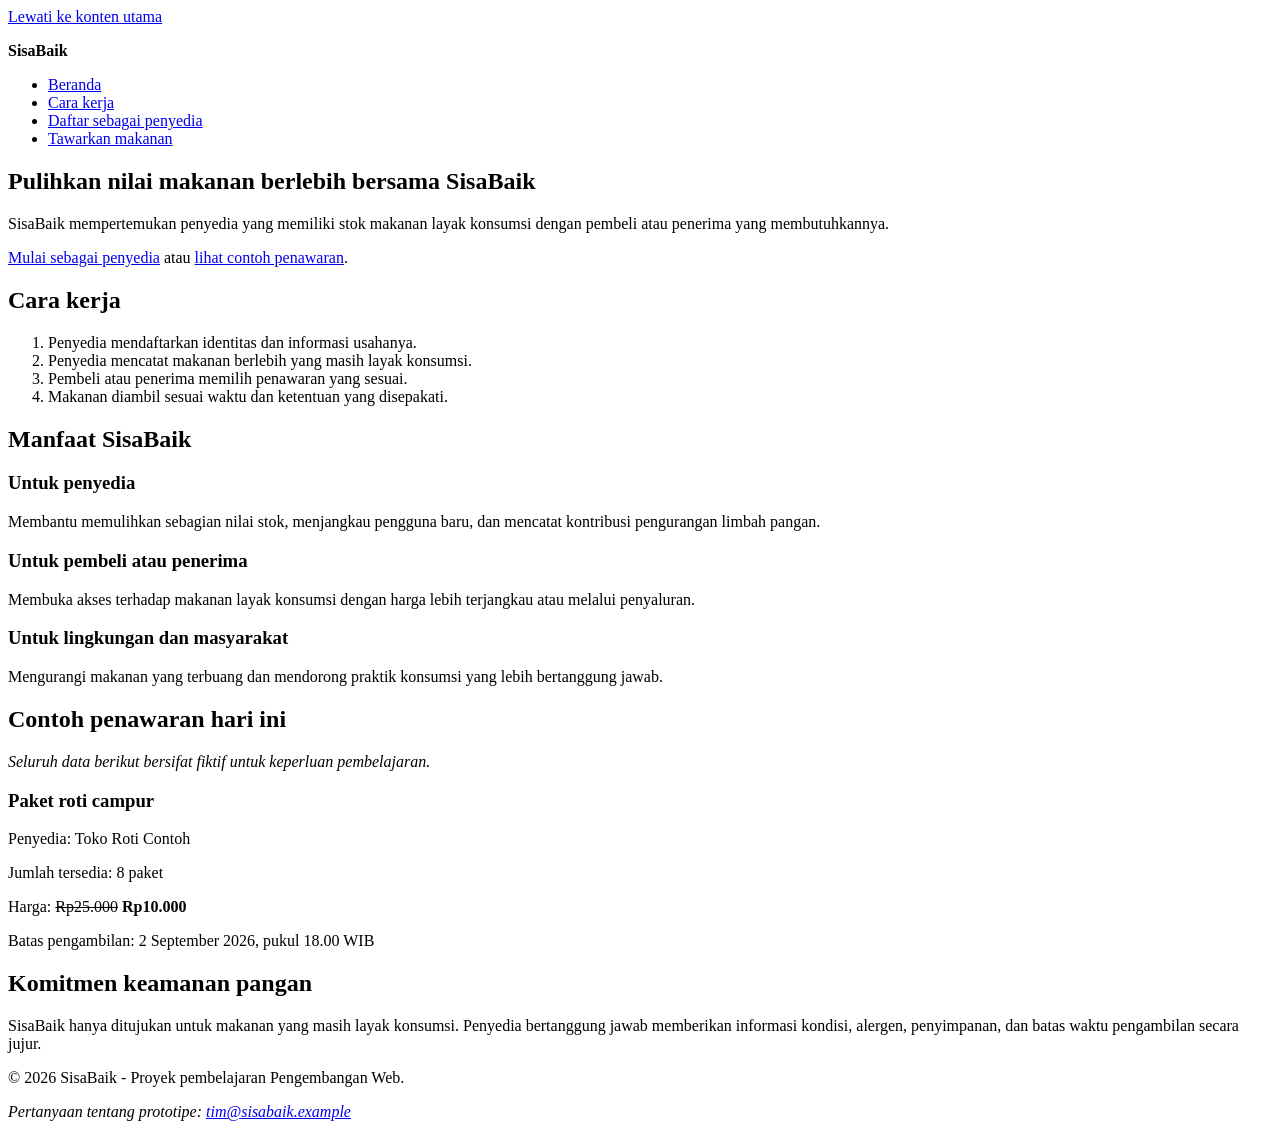
==== index.html @ 7c50bcb6 "feat: add semantic SisaBaik Information page" ====
<!doctype html>
<html lang="id">
    <head>
        <meta charset="utf-8">
        <meta name="viewport" content="width=device-width, initial-scale=1">
        <meta
        name="description"
        content="SisaBaik membantu penyedia menawarkan makanan berlebih agar tetap bernilai, terjangkau, dan tidak terbuang."
        >
        <title>Beranda | SisaBaik</title>
    </head>
    <body>
        <a href="#konten-utama"> Lewati ke konten utama</a>

        <header>
            <p><strong>SisaBaik</strong></p>
            <nav aria-label="Navigasi Utama">
                <ul>
                    <li><a href="index.html" aria-current="page">Beranda</a></li>
                    <li><a href="#cara-kerja">Cara kerja</a></li>
                    <li><a href="daftar-penyedia.html">Daftar sebagai penyedia</a></li>
                    <li><a href="tawarkan-makanan.html">Tawarkan makanan</a></li>
                </ul>
            </nav>
        </header>

        <main id="konten-utama" tabindex="-1">
            <section aria-labelledby="judul-utama">
                <h1 id="judul-utama">Pulihkan nilai makanan berlebih bersama SisaBaik</h1>
                <p>
                    SisaBaik mempertemukan penyedia yang memiliki stok makanan layak konsumsi dengan pembeli atau penerima yang membutuhkannya.
                </p>
                <p>
                    <a href="daftar-penyedia.html">Mulai sebagai penyedia</a>
                    atau
                    <a href="#penawaran-contoh">lihat contoh penawaran</a>.
                </p>
            </section>

            <section id="cara-kerja" aria-labelledby="judul-cara-kerja">
                <h2 id="judul-cara-kerja">Cara kerja</h2>
                <ol>
                    <li>Penyedia mendaftarkan identitas dan informasi usahanya.</li>
                    <li>Penyedia mencatat makanan berlebih yang masih layak konsumsi.</li>
                    <li>Pembeli atau penerima memilih penawaran yang sesuai.</li>
                    <li>Makanan diambil sesuai waktu dan ketentuan yang disepakati.</li>
                </ol>
            </section>

            <section aria-labelledby="judul-manfaat">
                <h2 id="judul-manfaat">Manfaat SisaBaik</h2>

                <article>
                    <h3>Untuk penyedia</h3>
                    <p>
                        Membantu memulihkan sebagian nilai stok, menjangkau pengguna baru, dan mencatat kontribusi pengurangan limbah pangan.
                    </p>
                </article>

                <article>
                    <h3>Untuk pembeli atau penerima</h3>
                    <p>
                        Membuka akses terhadap makanan layak konsumsi dengan harga lebih terjangkau atau melalui penyaluran.
                    </p>
                </article>

                <article>
                    <h3>Untuk lingkungan dan masyarakat</h3>
                    <p>
                        Mengurangi makanan yang terbuang dan mendorong praktik konsumsi yang lebih bertanggung jawab. 
                    </p>
                </article>
            </section>

            <section id="penawaran-contoh" aria-labelledby="judul-penawaran">
                <h2 id="judul-penawaran">Contoh penawaran hari ini</h2>
                <p><em>Seluruh data berikut bersifat fiktif untuk keperluan pembelajaran.</em></p>

                <article>
                    <h3>Paket roti campur</h3>
                    <p>Penyedia: Toko Roti Contoh</p>
                    <p>Jumlah tersedia: <data value="8">8 paket</data></p>
                    <p>Harga: <del>Rp25.000</del> <strong>Rp10.000</strong></p>
                    <p>
                        Batas pengambilan:
                        <time datetime="2026-09-02T18:00:00+07:00">
                            2 September 2026, pukul 18.00 WIB
                        </time>
                    </p>
                </article>
            </section>

            <section aria-labelledby="judul-keamanan">
                <h2 id="judul-keamanan">Komitmen keamanan pangan</h2>
                <p>
                    SisaBaik hanya ditujukan untuk makanan yang masih layak konsumsi. Penyedia bertanggung jawab memberikan informasi kondisi, alergen, penyimpanan, dan batas waktu pengambilan secara jujur.
                </p>
            </section>
        </main>

        <footer>
            <p>&copy; 2026 SisaBaik - Proyek pembelajaran Pengembangan Web.</p>
            <address>
                Pertanyaan tentang prototipe:
                <a href="mailto:tim@sisabaik.example">tim@sisabaik.example</a>
            </address>
        </footer>
    </body>
</html>
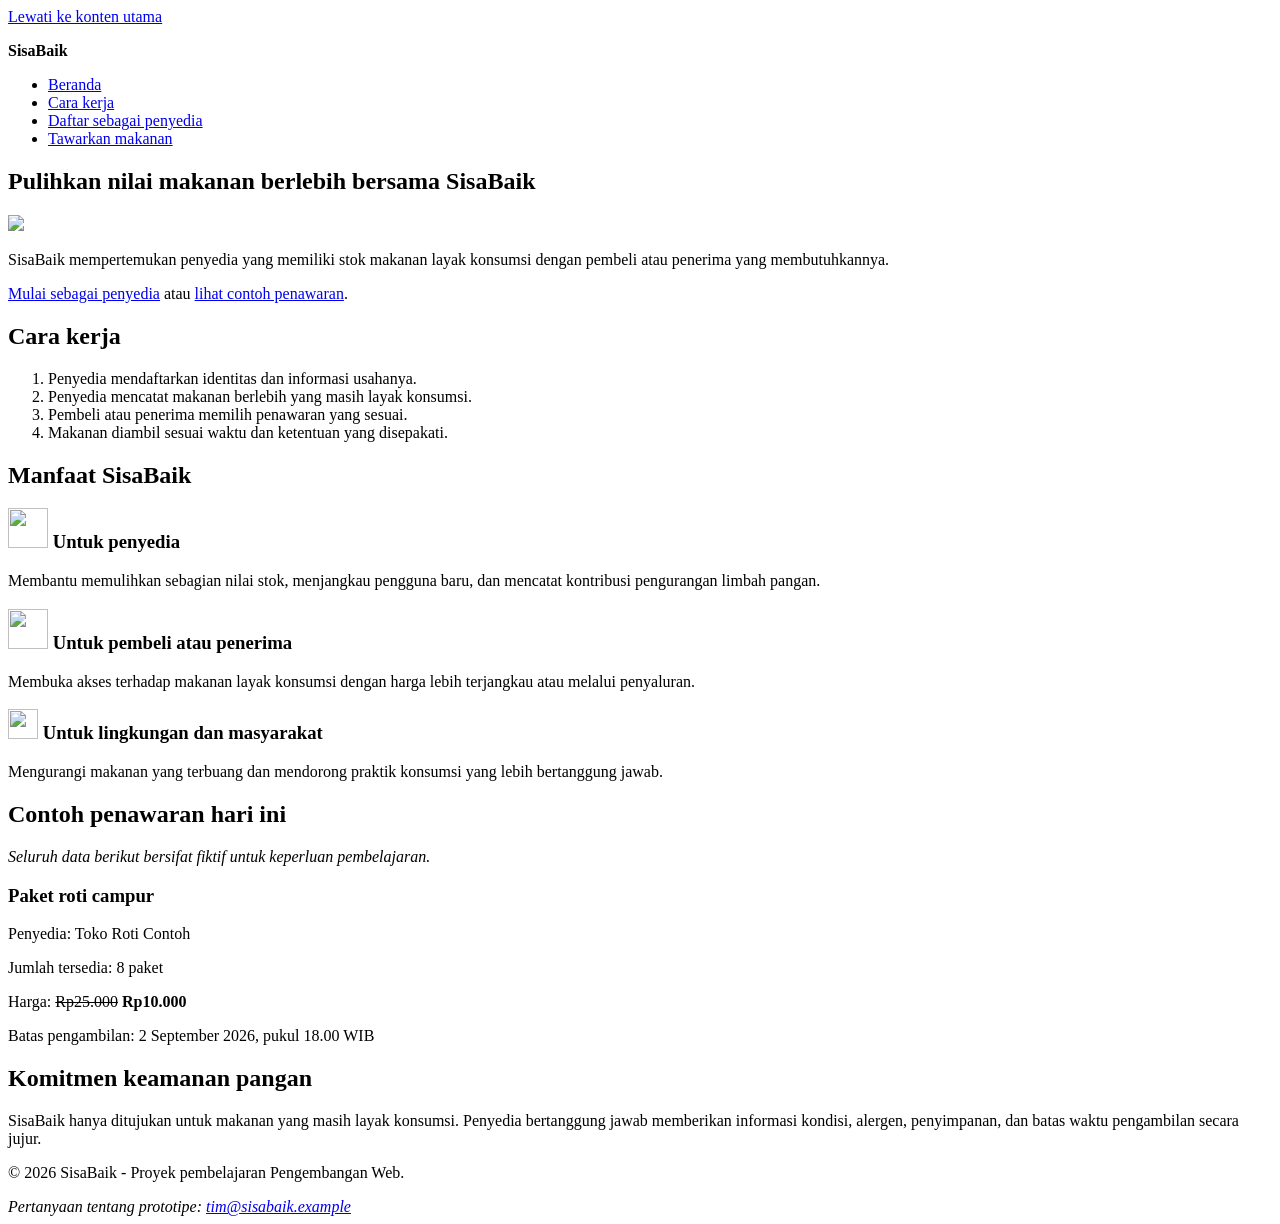
==== commit 8fbab569: "feat: add semantic SisaBaik Information page" ====
--- a/index.html
+++ b/index.html
@@ -27,6 +27,7 @@
         <main id="konten-utama" tabindex="-1">
             <section aria-labelledby="judul-utama">
                 <h1 id="judul-utama">Pulihkan nilai makanan berlebih bersama SisaBaik</h1>
+                <img class="fit-picture" src="/images/Gambar-sisabaik.jpeg">
                 <p>
                     SisaBaik mempertemukan penyedia yang memiliki stok makanan layak konsumsi dengan pembeli atau penerima yang membutuhkannya.
                 </p>
@@ -51,21 +52,21 @@
                 <h2 id="judul-manfaat">Manfaat SisaBaik</h2>
 
                 <article>
-                    <h3>Untuk penyedia</h3>
+                    <h3><img class="fit-picture" src="images/Ikon-penyedia.jpeg" width="40" height="40"> Untuk penyedia</h3>
                     <p>
                         Membantu memulihkan sebagian nilai stok, menjangkau pengguna baru, dan mencatat kontribusi pengurangan limbah pangan.
                     </p>
                 </article>
 
                 <article>
-                    <h3>Untuk pembeli atau penerima</h3>
+                    <h3><img class="fit-picture" src="images/Ikon-pembeli.jpeg" width="40" height="40"> Untuk pembeli atau penerima</h3>
                     <p>
                         Membuka akses terhadap makanan layak konsumsi dengan harga lebih terjangkau atau melalui penyaluran.
                     </p>
                 </article>
 
                 <article>
-                    <h3>Untuk lingkungan dan masyarakat</h3>
+                    <h3><img class="fit-picture" src="images/ikon-lingkungan.avif" width="30" height="30"> Untuk lingkungan dan masyarakat</h3>
                     <p>
                         Mengurangi makanan yang terbuang dan mendorong praktik konsumsi yang lebih bertanggung jawab. 
                     </p>
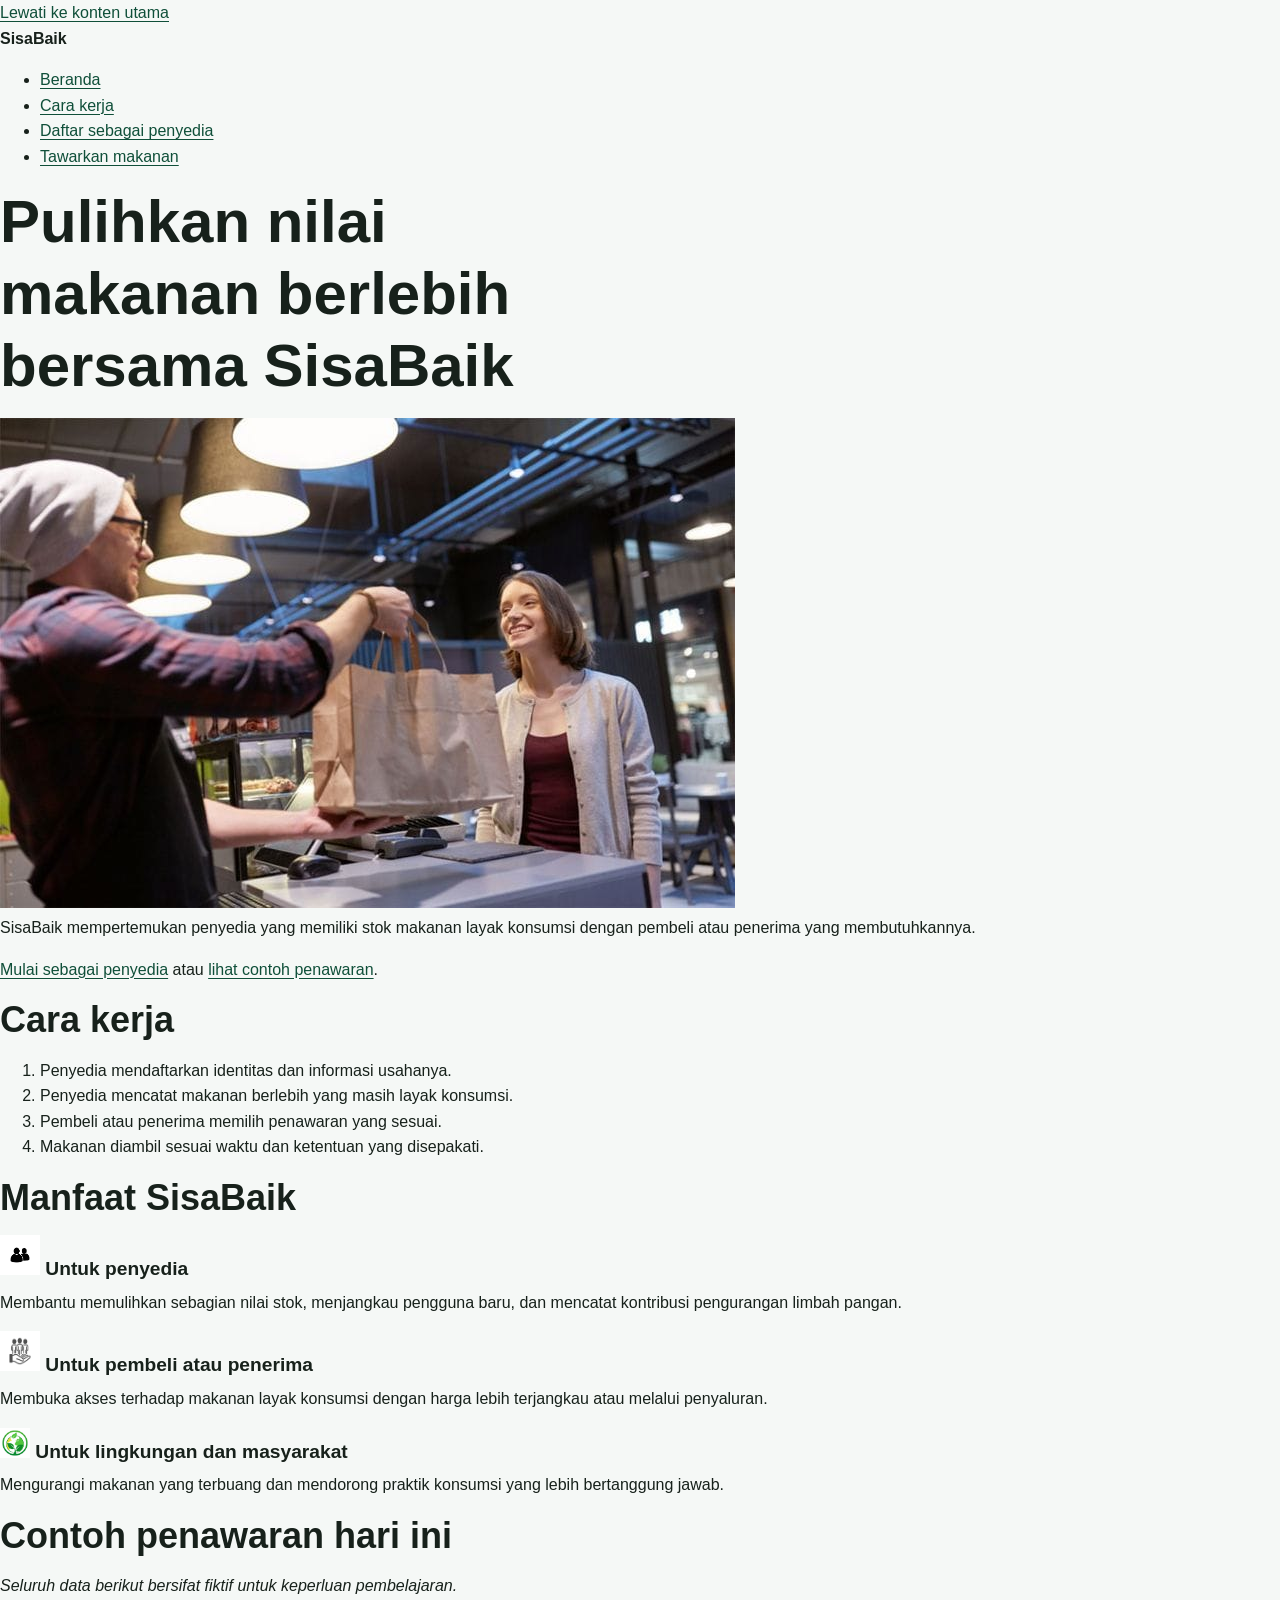
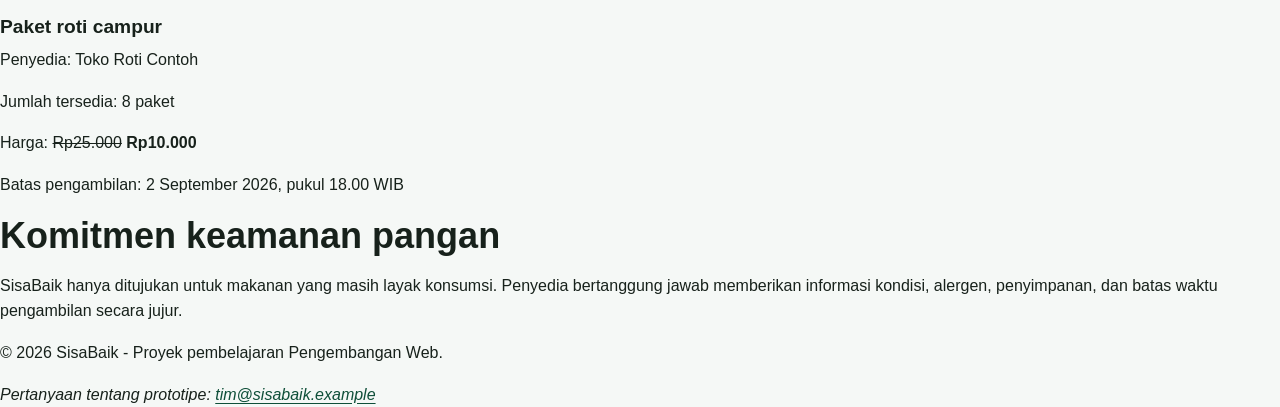
==== commit 4264308a: "feat: add responsive SisaBaik visual system" ====
--- a/index.html
+++ b/index.html
@@ -8,6 +8,7 @@
         content="SisaBaik membantu penyedia menawarkan makanan berlebih agar tetap bernilai, terjangkau, dan tidak terbuang."
         >
         <title>Beranda | SisaBaik</title>
+        <link rel="stylesheet" href="styles.css">
     </head>
     <body>
         <a href="#konten-utama"> Lewati ke konten utama</a>
--- a/styles.css
+++ b/styles.css
@@ -0,0 +1,430 @@
+:root {
+    --color-primary: #176b4d;
+    --color-primary-dark: #0f4f39;
+    --color-primary-soft: #e8f5ef;
+    --color-accent: #f2b84b;
+    --color-text: #17211b;
+    --color-muted: #52615a;
+    --color-surface: #ffffff;
+    --color-background: #f5f8f6;
+    --color-border: #cbd8d1;
+    --color-danger: #a52a2a;
+    --shadow-card: 0 0.5rem 1.5rem rgb(23 33 27 / 10%);
+    --radius-small: 0.5rem;
+    --radius-medium:0.9rem;
+    --radius-large: 1.4rem;
+    --content-width: 72rem;
+}
+
+*,
+*::before,
+*::after {
+    box-sizing: border-box;
+}
+
+html{
+    scroll-behavior: smooth;
+}
+
+body{
+    margin: 0;
+    background: var(--color-background);
+    color: var(--color-text);
+    font-family: Arial, Helvetica, sans-serif;
+    font-size: 1rem;
+    line-height: 1.6;
+}
+
+h1,
+h2,
+h3,
+p {
+    margin-block-start: 0;
+}
+
+h1,
+h2,
+h3 {
+    line-height: 1.2;
+}
+
+h1 {
+    max-width: 18ch;
+    margin-block-end: 1rem;
+    font-size: clamp(2rem, 7vw, 3.75rem);
+}
+
+h2 {
+    margin-block-end: 1rem;
+    font-size: clamp(1.5rem, 4vw, 2.25rem);
+}
+
+h3 {
+    margin-block-end: 0.6rem;
+    font-size: 1.2rem;
+}
+
+a {
+    color: var(--color-primary-dark);
+    text-underline-offset: 0.2em;
+}
+
+a:hover {
+    text-decoration-thickness: 0.18em;
+}
+
+:focus-visible {
+    outline: 0.2rem solid var(--color-accent);
+    outline-offset: 0.2rem;
+}
+
+.skip-link {
+    position: absolute;
+    inset-block-start: 0.5rem;
+    inset-inline-start: 0.5rem;
+    z-index: 100;
+    padding: 0.7rem 1rem;
+    border-radius: var(--radius-small);
+    background: var(--color-text);
+    color: var(--color-surface);
+    transform: translateY(-180%);
+}
+
+.skip-link:focus {
+    transform: translateY(0);
+}
+
+.container {
+    width: min(100% -2rem, var(--content-width));
+    margin-inline: auto;
+}
+
+.site-header {
+    background: var(--color-surface);
+    border-block-end: 0.0625rem solid var(--color-border);
+}
+
+.header-layout {
+    display: flex;
+    flex-direction: column;
+    gap: 0.75rem;
+    padding-block: 1rem;
+}
+
+.brand {
+    margin: 0;
+    color: var(--color-primary-dark);
+    font-size: 1.4rem;
+    font-weight: 700;
+}
+
+.nav-list {
+    display: flex;
+    flex-wrap: wrap;
+    gap: 0.5rem 1rem;
+    margin: 0;
+    padding: 0;
+    list-style: none;
+}
+
+.nav-list a {
+    display: inline-block;
+    padding-block: 0.35rem;
+    font-weight: 700;
+}
+
+.nav-list a[aria-current="page"] {
+    color: var(--color-primary);
+    text-decoration-thickness: 0.2em;
+}
+
+.hero {
+    padding-block: clamp(3rem, 10vw, 7rem);
+    background: 
+    linear-gradient(135deg, rgb(232 245 239 / 95%), rgb(255 255 255 / 92%));
+}
+
+.hero-layout {
+    display: grid;
+    gap: 2rem;
+    align-items: center;
+}
+
+.eyebrow {
+    margin-block-end: 0.5rem;
+    color: var(--color-primary-dark);
+    font-weight: 700;
+    letter-spacing: 0.05em;
+    text-transform: uppercase;
+}
+
+.lead {
+    max-width: 62ch;
+    color: var(--color-muted);
+    font-size: 1.1rem;
+}
+
+.hero-panel {
+    padding: 1.5rem;
+    border: 0.0625rem solid var(--color-border);
+    border-radius: var(--radius-large);
+    background: var(--color-surface);
+    box-shadow: var(--shadow-card);
+}
+
+.hero-panel strong {
+    display: block;
+    color: var(--color-primary-dark);
+    font-size: 2rem;
+}
+
+.button-group,
+.form-actions {
+    display: flex;
+    flex-wrap: wrap;
+    gap: 0.75rem;
+    align-items: center;
+}
+
+.button {
+    display: inline-block;
+    padding: 0.75rem 1rem;
+    border: 0.125rem solid var(--color-primary);
+    border-radius: var(--radius-small);
+    background: var(--color-primary);
+    color: var(--color-surface);
+    font: inherit;
+    font-weight: 700;
+    line-height: 1.2;
+    text-decoration: none;
+    cursor: pointer;
+}
+
+.button:hover {
+    background: var(--color-primary-dark);
+    border-color: var(--color-primary-dark);
+}
+
+.button-secondary {
+    background: transparent;
+    color: var(--color-primary-dark);
+}
+
+.section {
+    padding-block: clamp(2.5rem, 7vw, 5rem);
+}
+
+.section-alt {
+    background: var(--color-surface);
+}
+
+.section-intro {
+    max-width: 65ch;
+    color: var(--color-muted);
+}
+
+.steps-grid,
+.benefit-grid,
+.offer-grid {
+    display: grid;
+    grid-template-columns: 1fr;
+    gap: 1rem;
+}
+
+.card {
+    padding: 1.25rem;
+    border: 0.0625rem solid var(--color-border);
+    border-radius: var(--radius-medium);
+    background: var(--color-surface);
+    box-shadow: var(--shadow-card);
+}
+
+.step-number {
+    display: inline-grid;
+    width: 2.25rem;
+    height: 2.25rem;
+    margin-block-end: 0.75rem;
+    place-items: center;
+    border-radius: 50%;
+    background: var(--color-primary-soft);
+    color: var(--color-primary-dark);
+    font-weight: 700;
+}
+
+.offer-card {
+    display: flex;
+    flex-direction: column;
+    overflow: hidden;
+    border: 0.0625rem solid var(--color-border);
+    border-radius: var(--radius-medium);
+    background: var(--color-surface);
+    box-shadow: var(--shadow-card);
+}
+
+.offer-card_visual {
+    min-height: 8rem;
+    background: linear-gradient(135deg, var(--color-primary), var(--color-primary-dark));
+}
+
+.offer-card_content {
+    display: flex;
+    flex: 1;
+    flex-direction: column;
+    padding: 1.25rem;
+}
+
+.offer-card_meta {
+    color: var(--color-muted);
+}
+
+.offer-card_price {
+    margin-block-start: auto;
+    font-size: 1.15rem;
+}
+
+.badge {
+    display: inline-block;
+    width: fit-content;
+    margin-block-end: 0.75rem;
+    padding: 0.25rem 0.6rem;
+    border-radius: 999px;
+    background: var(--color-primary-soft);
+    color: var(--color-primary-dark);
+    font-size: 0.85rem;
+    font-weight: 700;
+}
+
+.notice {
+    padding: 1rem;
+    border-inline-start: 0.3rem solid var(--color-primary);
+    border-radius: var(--radius-small);
+    background: var(--color-primary-soft);
+}
+
+.page-heading {
+    padding-block: clamp(2.5rem, 7vw, 5rem) 2rem;
+}
+
+.form-card {
+    max-width: 56rem;
+    margin-block-end: 3rem;
+    padding: clamp(1rem, 4vw, 2rem);
+    border: 0.0625rem solid var(--color-border);
+    border-radius: var(--radius-large);
+    background: var(--color-surface);
+    box-shadow: var(--shadow-card);
+}
+
+.form-section {
+    margin: 0 0 1.5rem;
+    padding: 1.25rem;
+    border: 0.0625rem solid var(--color-border);
+    border-radius: var(--radius-medium);
+}
+
+.form-section legend {
+    padding-inline: 0.4rem;
+    color: var(--color-primary-dark);
+    font-size: 1.1rem;
+    font-weight: 700;
+}
+
+label {
+    display: inline-block;
+    margin-block-end: 0.35rem;
+    font-weight: 700;
+}
+
+input,
+select,
+textarea {
+    width: 100%;
+    padding: 0.7rem 0.75rem;
+    border: 0.0625rem solid #809087;
+    border-radius: var(--radius-small);
+    background: var(--color-surface);
+    color: var(--color-text);
+    font: inherit;
+}
+
+textarea {
+    resize: vertical;
+}
+
+input:focus,
+select:focus,
+textarea:focus {
+    border-color: var(--color-primary-dark);
+}
+
+input[type="checkbox"],
+input[type="radio"] {
+    width: 1.1rem;
+    height: 1.1rem;
+    margin: 0.2rem 0 0;
+    accent-color: var(--color-primary);
+}
+
+.required-note {
+    color: var(--color-muted);
+}
+
+.site-footer {
+    padding-block: 2rem;
+    background: var(--color-primary-dark);
+    color: var(--color-surface);
+}
+
+.site-footer a {
+    color: var(--color-surface);
+}
+
+.footer-layout {
+    display: flex;
+    flex-direction: column;
+    gap: 0.5rem;
+}
+
+.footer-layout p,
+.footer-layout address {
+    margin: 0;
+}
+
+@media (min-width: 48rem) {
+    .header-layout {
+        flex-direction: row;
+        justify-content: space-between;
+        align-items: center;
+    }
+
+    .hero-layout {
+        grid-template-columns: minmax(0, 1.5fr) minmax(15rem, 0.7fr);
+    }
+
+    .steps-grid,
+    .benefit-grid {
+        grid-template-columns: repeat(3, minmax(0, 1fr));
+    }
+
+    .offer-grid {
+        grid-template-columns: repeat(2, minmax(0, 1fr));
+    }
+
+    .footer-layout {
+        flex-direction: row;
+        justify-content: space-between;
+        align-items: center;
+    }
+}
+
+@media (min-width: 68rem) {
+    .offer-grid {
+        grid-template-columns: repeat(3, minmax(0, 1fr));
+    }
+}
+
+@media (prefers-reduced-motion: reduce) {
+    html {
+        scroll-behavior: auto;
+    }
+}
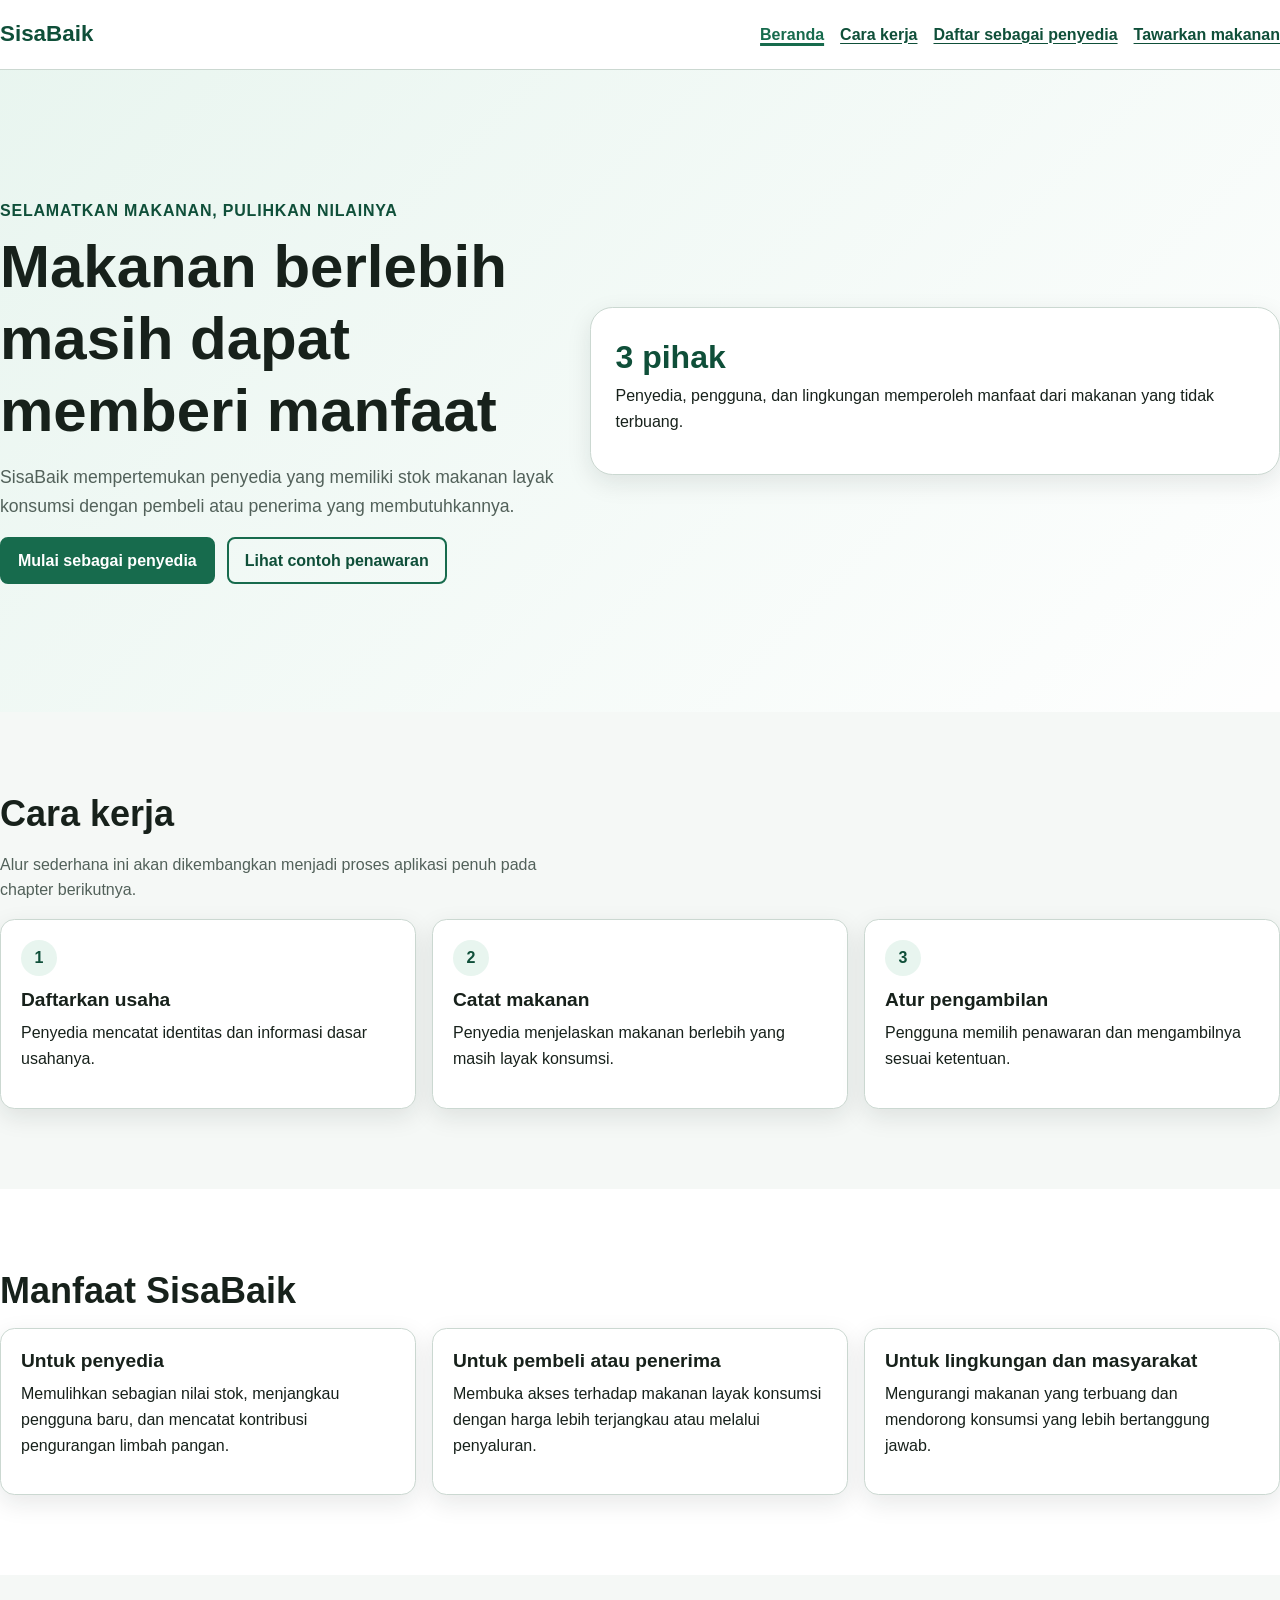
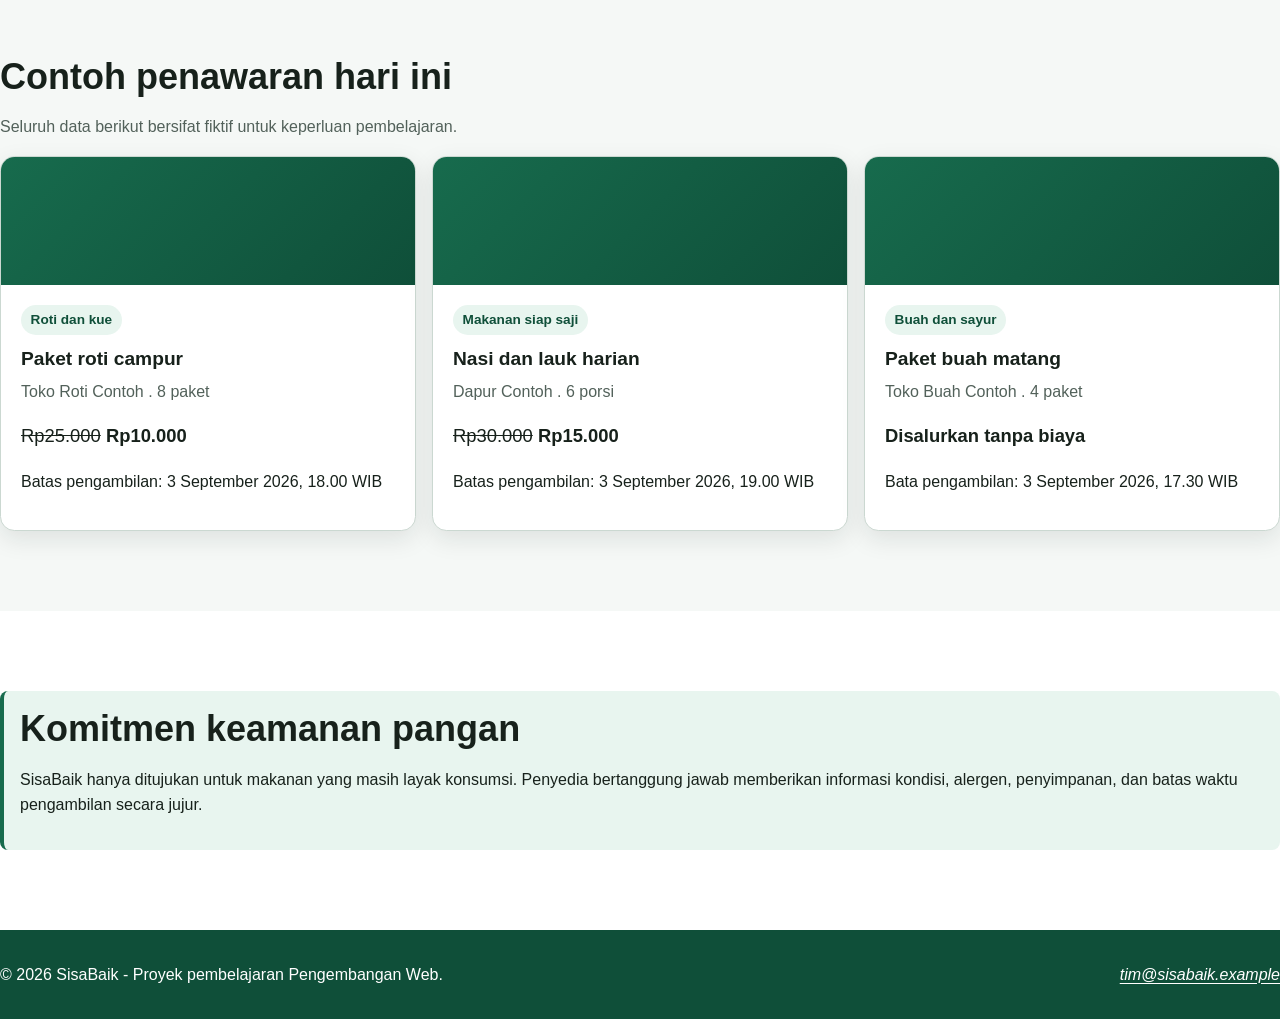
==== commit 1c0ca63c: "style: apply responsive layout to SisaBaik pages" ====
--- a/index.html
+++ b/index.html
@@ -3,109 +3,144 @@
     <head>
         <meta charset="utf-8">
         <meta name="viewport" content="width=device-width, initial-scale=1">
-        <meta
-        name="description"
-        content="SisaBaik membantu penyedia menawarkan makanan berlebih agar tetap bernilai, terjangkau, dan tidak terbuang."
-        >
+        <meta name="description" content="SisaBaik membantu penyedia menawarkan makanan berlebih agar tetap bernilai, terjangkau, dan tidak terbuang.">
         <title>Beranda | SisaBaik</title>
         <link rel="stylesheet" href="styles.css">
     </head>
     <body>
-        <a href="#konten-utama"> Lewati ke konten utama</a>
+        <a class="skip-link" href="#konten-utama">Lewati ke konten utama</a>
 
-        <header>
-            <p><strong>SisaBaik</strong></p>
-            <nav aria-label="Navigasi Utama">
-                <ul>
-                    <li><a href="index.html" aria-current="page">Beranda</a></li>
-                    <li><a href="#cara-kerja">Cara kerja</a></li>
-                    <li><a href="daftar-penyedia.html">Daftar sebagai penyedia</a></li>
-                    <li><a href="tawarkan-makanan.html">Tawarkan makanan</a></li>
-                </ul>
-            </nav>
+        <header class="site-header">
+            <div class="container header-layout">
+                <p class="brand">SisaBaik</p>
+                <nav aria-label="Navigasi Utama">
+                    <ul class="nav-list">
+                        <li><a href="index.html" aria-current="page">Beranda</a></li>
+                        <li><a href="#cara-kerja">Cara kerja</a></li>
+                        <li><a href="daftar-penyedia.html">Daftar sebagai penyedia</a></li>
+                        <li><a href="tawarkan-makanan.html">Tawarkan makanan</a></li>
+                    </ul>
+                </nav>
+            </div>
         </header>
 
         <main id="konten-utama" tabindex="-1">
-            <section aria-labelledby="judul-utama">
-                <h1 id="judul-utama">Pulihkan nilai makanan berlebih bersama SisaBaik</h1>
-                <img class="fit-picture" src="/images/Gambar-sisabaik.jpeg">
-                <p>
-                    SisaBaik mempertemukan penyedia yang memiliki stok makanan layak konsumsi dengan pembeli atau penerima yang membutuhkannya.
-                </p>
-                <p>
-                    <a href="daftar-penyedia.html">Mulai sebagai penyedia</a>
-                    atau
-                    <a href="#penawaran-contoh">lihat contoh penawaran</a>.
-                </p>
+            <section class="hero" aria-labelledby="judul-utama">
+                <div class="container header-layout">
+                    <div>
+                        <p class="eyebrow">Selamatkan makanan, pulihkan nilainya</p>
+                        <h1 id="judul-utama">Makanan berlebih masih dapat memberi manfaat</h1>
+                        <p class="lead">SisaBaik mempertemukan penyedia yang memiliki stok makanan layak konsumsi dengan pembeli atau penerima yang membutuhkannya.</p>
+                        <div class="button-group">
+                            <a class="button" href="daftar-penyedia.html">Mulai sebagai penyedia</a>
+                            <a class="button button-secondary" href="#penawaran-contoh">Lihat contoh penawaran</a>
+                        </div>
+                    </div>
+                    <aside class="hero-panel" aria-label="Ringkasan manfaat SisaBaik">
+                        <strong>3 pihak</strong>
+                        <p>Penyedia, pengguna, dan lingkungan memperoleh manfaat dari makanan yang tidak terbuang.</p>
+                    </aside>
+                </div>
             </section>
 
-            <section id="cara-kerja" aria-labelledby="judul-cara-kerja">
-                <h2 id="judul-cara-kerja">Cara kerja</h2>
-                <ol>
-                    <li>Penyedia mendaftarkan identitas dan informasi usahanya.</li>
-                    <li>Penyedia mencatat makanan berlebih yang masih layak konsumsi.</li>
-                    <li>Pembeli atau penerima memilih penawaran yang sesuai.</li>
-                    <li>Makanan diambil sesuai waktu dan ketentuan yang disepakati.</li>
-                </ol>
+            <section class="section" id="cara-kerja" aria-labelledby="judul-cara-kerja">
+                <div class="container">
+                    <h2 id="judul-cara-kerja">Cara kerja</h2>
+                    <p class="section-intro">Alur sederhana ini akan dikembangkan menjadi proses aplikasi penuh pada chapter berikutnya.</p>
+                    <div class="steps-grid">
+                        <article class="card">
+                            <span class="step-number" aria-hidden="true">1</span>
+                            <h3>Daftarkan usaha</h3>
+                            <p>Penyedia mencatat identitas dan informasi dasar usahanya.</p>
+                        </article>
+                        <article class="card">
+                            <span class="step-number" aria-hidden="true">2</span>
+                            <h3>Catat makanan</h3>
+                            <p>Penyedia menjelaskan makanan berlebih yang masih layak konsumsi.</p>
+                        </article>
+                        <article class="card">
+                            <span class="step-number" aria-hidden="true">3</span>
+                            <h3>Atur pengambilan</h3>
+                            <p>Pengguna memilih penawaran dan mengambilnya sesuai ketentuan.</p>
+                        </article>
+                    </div>
+                </div>
             </section>
 
-            <section aria-labelledby="judul-manfaat">
-                <h2 id="judul-manfaat">Manfaat SisaBaik</h2>
-
-                <article>
-                    <h3><img class="fit-picture" src="images/Ikon-penyedia.jpeg" width="40" height="40"> Untuk penyedia</h3>
-                    <p>
-                        Membantu memulihkan sebagian nilai stok, menjangkau pengguna baru, dan mencatat kontribusi pengurangan limbah pangan.
-                    </p>
-                </article>
-
-                <article>
-                    <h3><img class="fit-picture" src="images/Ikon-pembeli.jpeg" width="40" height="40"> Untuk pembeli atau penerima</h3>
-                    <p>
-                        Membuka akses terhadap makanan layak konsumsi dengan harga lebih terjangkau atau melalui penyaluran.
-                    </p>
-                </article>
-
-                <article>
-                    <h3><img class="fit-picture" src="images/ikon-lingkungan.avif" width="30" height="30"> Untuk lingkungan dan masyarakat</h3>
-                    <p>
-                        Mengurangi makanan yang terbuang dan mendorong praktik konsumsi yang lebih bertanggung jawab. 
-                    </p>
-                </article>
+            <section class="section section-alt" aria-labelledby="judul-manfaat">
+                <div class="container">
+                    <h2 id="judul-manfaat">Manfaat SisaBaik</h2>
+                    <div class="benefit-grid">
+                        <article class="card">
+                            <h3>Untuk penyedia</h3>
+                            <p>Memulihkan sebagian nilai stok, menjangkau pengguna baru, dan mencatat kontribusi pengurangan limbah pangan.</p>
+                        </article>
+                        <article class="card">
+                            <h3>Untuk pembeli atau penerima</h3>
+                            <p>Membuka akses terhadap makanan layak konsumsi dengan harga lebih terjangkau atau melalui penyaluran.</p>
+                        </article>
+                        <article class="card">
+                            <h3>Untuk lingkungan dan masyarakat</h3>
+                            <p>Mengurangi makanan yang terbuang dan mendorong konsumsi yang lebih bertanggung jawab.</p>
+                        </article>
+                    </div>
+                </div>
             </section>
 
-            <section id="penawaran-contoh" aria-labelledby="judul-penawaran">
-                <h2 id="judul-penawaran">Contoh penawaran hari ini</h2>
-                <p><em>Seluruh data berikut bersifat fiktif untuk keperluan pembelajaran.</em></p>
-
-                <article>
-                    <h3>Paket roti campur</h3>
-                    <p>Penyedia: Toko Roti Contoh</p>
-                    <p>Jumlah tersedia: <data value="8">8 paket</data></p>
-                    <p>Harga: <del>Rp25.000</del> <strong>Rp10.000</strong></p>
-                    <p>
-                        Batas pengambilan:
-                        <time datetime="2026-09-02T18:00:00+07:00">
-                            2 September 2026, pukul 18.00 WIB
-                        </time>
-                    </p>
-                </article>
+            <section class="section" id="penawaran-contoh" aria-labelledby="judul-penawaran">
+                <div class="container">
+                    <h2 id="judul-penawaran">Contoh penawaran hari ini</h2>
+                    <p class="section-intro">Seluruh data berikut bersifat fiktif untuk keperluan pembelajaran.</p>
+                    <div class="offer-grid">
+                        <article class="offer-card">
+                            <div class="offer-card_visual" aria-hidden="true"></div>
+                            <div class="offer-card_content">
+                                <span class="badge">Roti dan kue</span>
+                                <h3>Paket roti campur</h3>
+                                <p class="offer-card_meta">Toko Roti Contoh . <data value="8">8 paket</data></p>
+                                <p class="offer-card_price"><del>Rp25.000</del> <strong>Rp10.000</strong></p>
+                                <p>Batas pengambilan: <time datetime="2026-09-03T18:00:00+07:00">3 September 2026, 18.00 WIB</time></p>
+                            </div>
+                        </article>
+                        <article class="offer-card">
+                            <div class="offer-card_visual" aria-hidden="true"></div>
+                            <div class="offer-card_content">
+                                <span class="badge">Makanan siap saji</span>
+                                <h3>Nasi dan lauk harian</h3>
+                                <p class="offer-card_meta">Dapur Contoh . <data value="6">6 porsi</data></p>
+                                <p class="offer-card_price"><del>Rp30.000</del> <strong>Rp15.000</strong></p>
+                                <p>Batas pengambilan: <time datetime="2026-09-03T19:00:00+07:00">3 September 2026, 19.00 WIB</time></p>
+                            </div>
+                        </article>
+                        <article class="offer-card">
+                            <div class="offer-card_visual" aria-hidden="true"></div>
+                            <div class="offer-card_content">
+                                <span class="badge">Buah dan sayur</span>
+                                <h3>Paket buah matang</h3>
+                                <p class="offer-card_meta">Toko Buah Contoh . <data value="4">4 paket</data></p>
+                                <p class="offer-card_price"><strong>Disalurkan tanpa biaya</strong></p>
+                                <p>Bata pengambilan: <time datetime="2026-09-03T17:30:00+07:00">3 September 2026, 17.30 WIB</time></p>
+                            </div>
+                        </article>
+                    </div>
+                </div>
             </section>
 
-            <section aria-labelledby="judul-keamanan">
-                <h2 id="judul-keamanan">Komitmen keamanan pangan</h2>
-                <p>
-                    SisaBaik hanya ditujukan untuk makanan yang masih layak konsumsi. Penyedia bertanggung jawab memberikan informasi kondisi, alergen, penyimpanan, dan batas waktu pengambilan secara jujur.
-                </p>
+            <section class="section section-alt" aria-labelledby="judul-keamanan">
+                <div class="container">
+                    <div class="notice">
+                        <h2 id="judul-keamanan">Komitmen keamanan pangan</h2>
+                        <p>SisaBaik hanya ditujukan untuk makanan yang masih layak konsumsi. Penyedia bertanggung jawab memberikan informasi kondisi, alergen, penyimpanan, dan batas waktu pengambilan secara jujur.</p>
+                    </div>
+                </div>
             </section>
         </main>
 
-        <footer>
-            <p>&copy; 2026 SisaBaik - Proyek pembelajaran Pengembangan Web.</p>
-            <address>
-                Pertanyaan tentang prototipe:
-                <a href="mailto:tim@sisabaik.example">tim@sisabaik.example</a>
-            </address>
+        <footer class="site-footer">
+            <div class="container footer-layout">
+                <p>&copy; 2026 SisaBaik - Proyek pembelajaran Pengembangan Web.</p>
+                <address><a href="mailto:tim@sisabaik.example">tim@sisabaik.example</a></address>
+            </div>
         </footer>
     </body>
 </html>
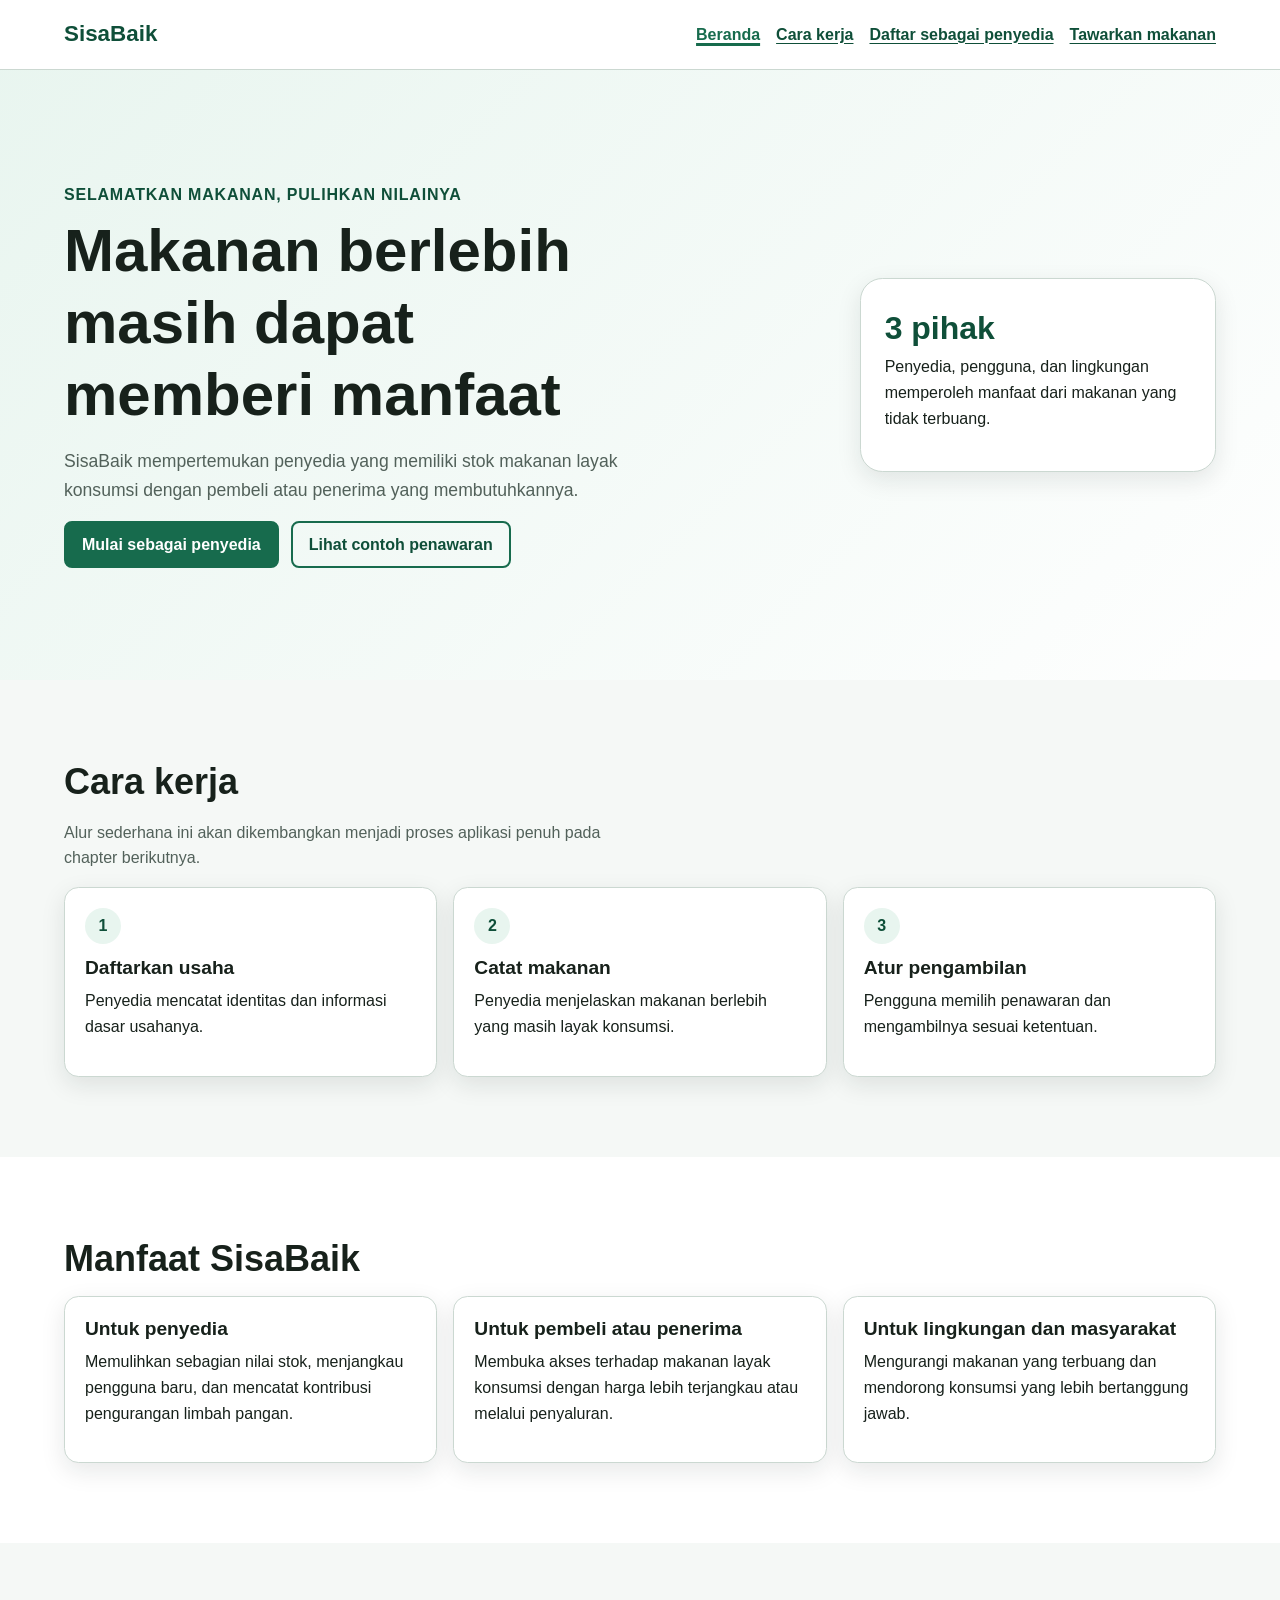
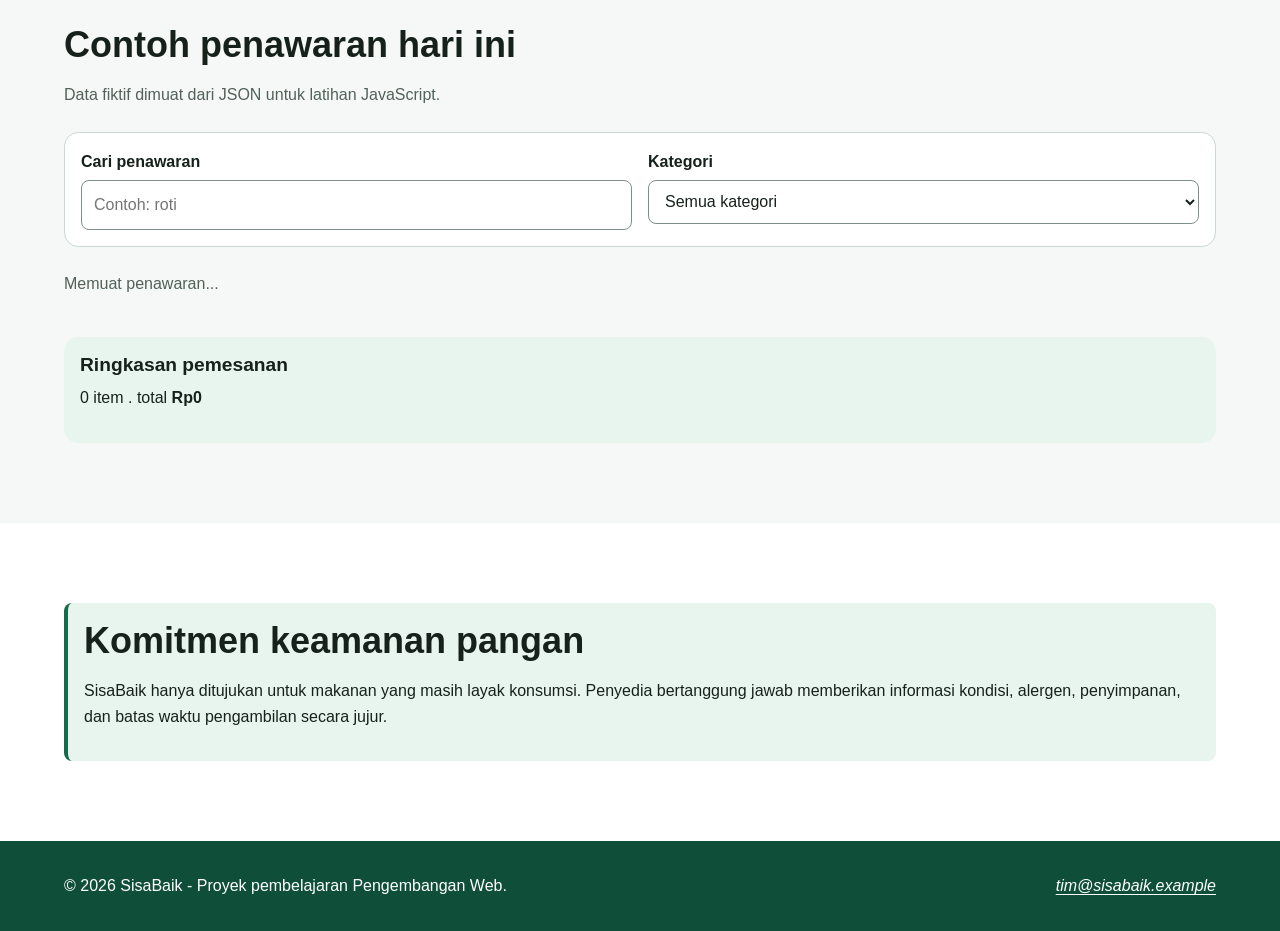
==== commit 2844a9c4: "feat: add JSON-powered offer catalog" ====
--- a/index.html
+++ b/index.html
@@ -6,6 +6,7 @@
         <meta name="description" content="SisaBaik membantu penyedia menawarkan makanan berlebih agar tetap bernilai, terjangkau, dan tidak terbuang.">
         <title>Beranda | SisaBaik</title>
         <link rel="stylesheet" href="styles.css">
+        <script src="app.js" defer></script>
     </head>
     <body>
         <a class="skip-link" href="#konten-utama">Lewati ke konten utama</a>
@@ -13,7 +14,7 @@
         <header class="site-header">
             <div class="container header-layout">
                 <p class="brand">SisaBaik</p>
-                <nav aria-label="Navigasi Utama">
+                <nav aria-label="Navigasi utama">
                     <ul class="nav-list">
                         <li><a href="index.html" aria-current="page">Beranda</a></li>
                         <li><a href="#cara-kerja">Cara kerja</a></li>
@@ -26,7 +27,7 @@
 
         <main id="konten-utama" tabindex="-1">
             <section class="hero" aria-labelledby="judul-utama">
-                <div class="container header-layout">
+                <div class="container hero-layout">
                     <div>
                         <p class="eyebrow">Selamatkan makanan, pulihkan nilainya</p>
                         <h1 id="judul-utama">Makanan berlebih masih dapat memberi manfaat</h1>
@@ -90,40 +91,30 @@
             <section class="section" id="penawaran-contoh" aria-labelledby="judul-penawaran">
                 <div class="container">
                     <h2 id="judul-penawaran">Contoh penawaran hari ini</h2>
-                    <p class="section-intro">Seluruh data berikut bersifat fiktif untuk keperluan pembelajaran.</p>
-                    <div class="offer-grid">
-                        <article class="offer-card">
-                            <div class="offer-card_visual" aria-hidden="true"></div>
-                            <div class="offer-card_content">
-                                <span class="badge">Roti dan kue</span>
-                                <h3>Paket roti campur</h3>
-                                <p class="offer-card_meta">Toko Roti Contoh . <data value="8">8 paket</data></p>
-                                <p class="offer-card_price"><del>Rp25.000</del> <strong>Rp10.000</strong></p>
-                                <p>Batas pengambilan: <time datetime="2026-09-03T18:00:00+07:00">3 September 2026, 18.00 WIB</time></p>
-                            </div>
-                        </article>
-                        <article class="offer-card">
-                            <div class="offer-card_visual" aria-hidden="true"></div>
-                            <div class="offer-card_content">
-                                <span class="badge">Makanan siap saji</span>
-                                <h3>Nasi dan lauk harian</h3>
-                                <p class="offer-card_meta">Dapur Contoh . <data value="6">6 porsi</data></p>
-                                <p class="offer-card_price"><del>Rp30.000</del> <strong>Rp15.000</strong></p>
-                                <p>Batas pengambilan: <time datetime="2026-09-03T19:00:00+07:00">3 September 2026, 19.00 WIB</time></p>
-                            </div>
-                        </article>
-                        <article class="offer-card">
-                            <div class="offer-card_visual" aria-hidden="true"></div>
-                            <div class="offer-card_content">
-                                <span class="badge">Buah dan sayur</span>
-                                <h3>Paket buah matang</h3>
-                                <p class="offer-card_meta">Toko Buah Contoh . <data value="4">4 paket</data></p>
-                                <p class="offer-card_price"><strong>Disalurkan tanpa biaya</strong></p>
-                                <p>Bata pengambilan: <time datetime="2026-09-03T17:30:00+07:00">3 September 2026, 17.30 WIB</time></p>
-                            </div>
-                        </article>
-                    </div>
+                    <p class="section-intro">Data fiktif dimuat dari JSON untuk latihan JavaScript.</p>
+                    <form class="filter-panel" id="filter-form" role="search">
+                        <p>
+                            <label for="kata-kunci">Cari penawaran</label><br>
+                            <input id="kata-kunci" name="kata_kunci" type="search" placeholder="Contoh: roti">
+                        </p>
+                        <p>
+                            <label for="filter-kategori">Kategori</label><br>
+                            <select id="filter-kategori" name="kategori">
+                                <option value="semua">Semua kategori</option>
+                                <option value="makanan-siap-saji">Makanan siap saji</option>
+                                <option value="roti-kue">Roti dan kue</option>
+                                <option value="buah-sayur">Buah dan sayur</option>
+                            </select>
+                        </p>
+                    </form>
+                    <p id="status-katalog" class="status-message" role="status" aria-live="polite">Memuat penawaran...</p>
+                    <div class="offer-grid" id="daftar-penawaran"></div>
+                    <aside class="cart-summary" aria-labelledby="judul-ringkasan">
+                        <h3 id="judul-ringkasan">Ringkasan pemesanan</h3>
+                        <p><span id="jumlah-item">0</span> item . total <strong id="total-pesanan">Rp0</strong></p>
+                    </aside>
                 </div>
+            </div>
             </section>
 
             <section class="section section-alt" aria-labelledby="judul-keamanan">
--- a/styles.css
+++ b/styles.css
@@ -95,7 +95,7 @@
 }
 
 .container {
-    width: min(100% -2rem, var(--content-width));
+    width: min(100% - 2rem, var(--content-width));
     margin-inline: auto;
 }
 
@@ -427,4 +427,12 @@
     html {
         scroll-behavior: auto;
     }
-}+}
+
+.filter-panel { display:grid; gap:1rem; margin-block:1.5rem; padding:1rem; border:0.0625rem solid var(--color-border);
+    border-radius:var(--radius-medium); background:var(--color-surface); }
+    .filter-panel p { margin:0; }
+    .status-message { min-height:1.6em; color:var(--color-muted); }
+    .cart-summary { margin-block-start:1.5rem; padding:1rem; border-radius:var(--radius-medium); background:var(--color-primary-soft); }
+    .error-message { color:var(--color-danger); font-weight:700; }
+    @media (min-width:48rem) { .filter-panel {grid-template-columns:repeat(2,minmax(0,1fr)); } }
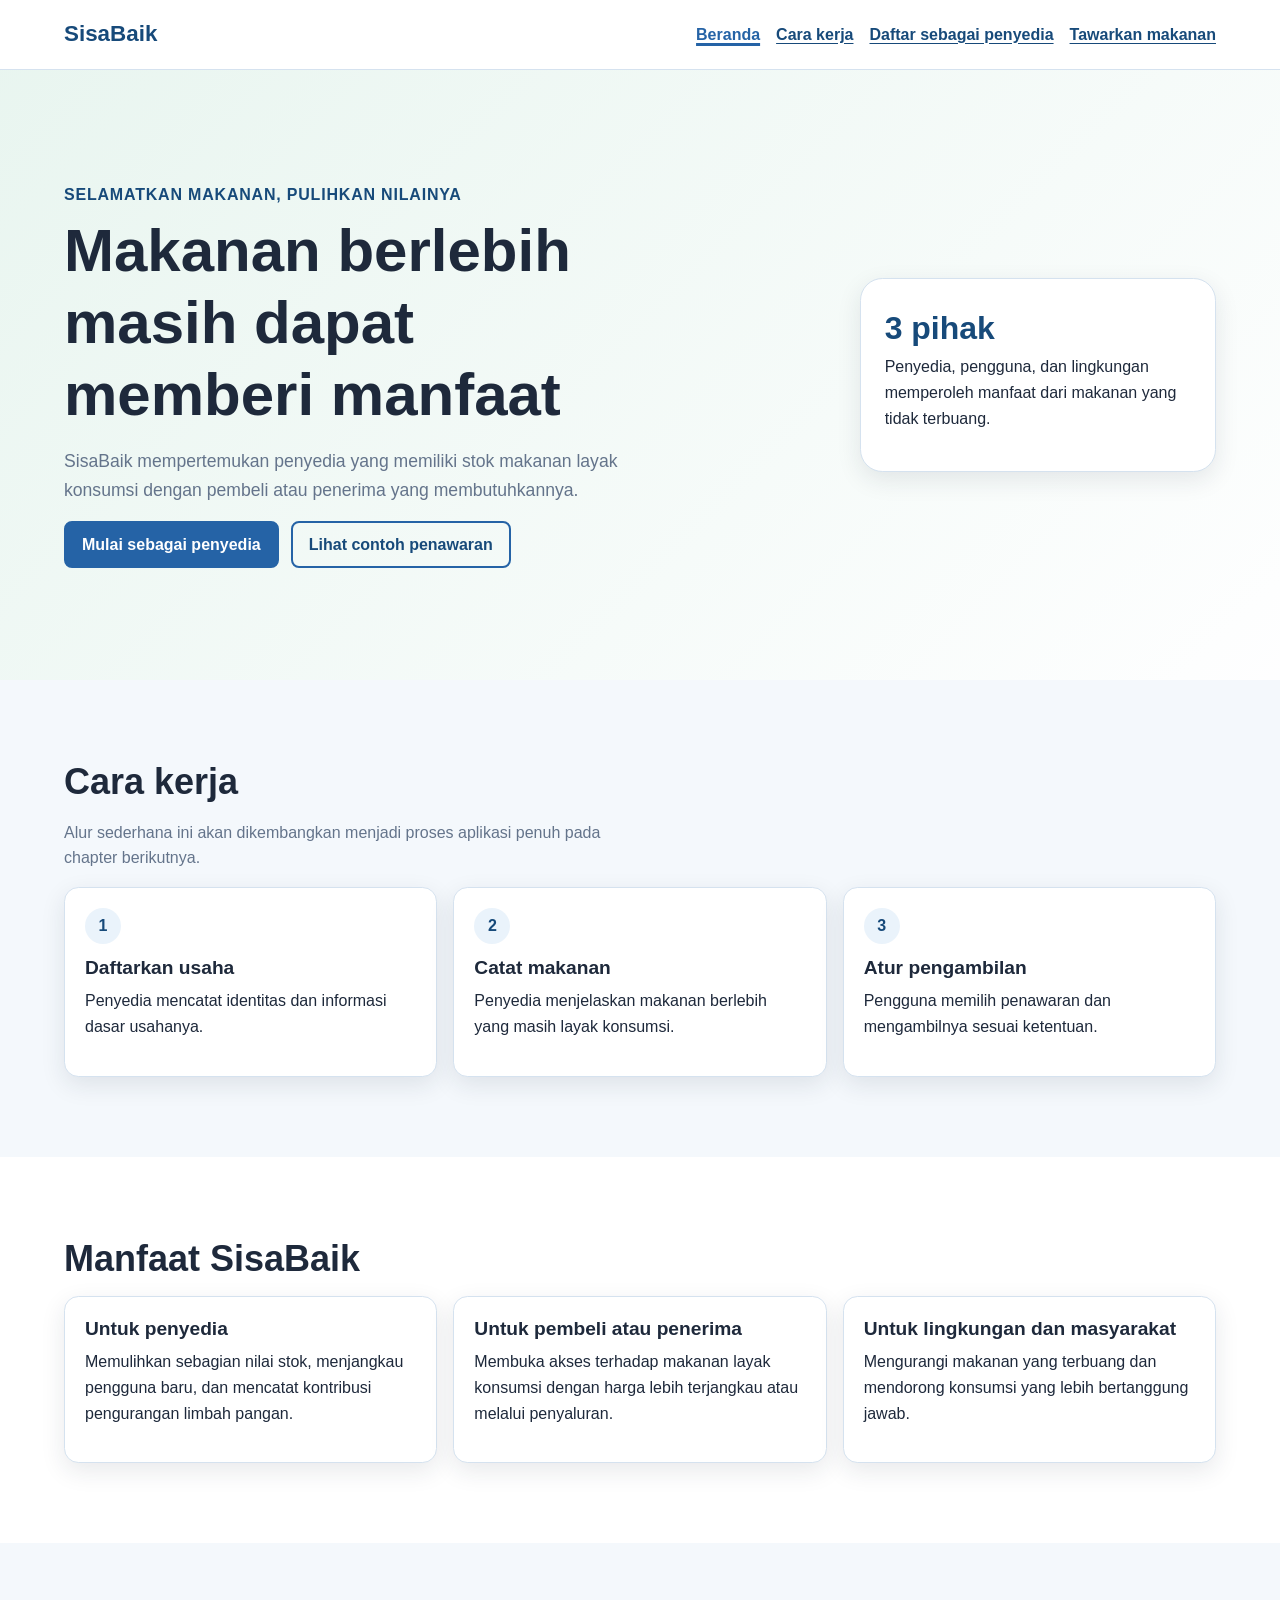
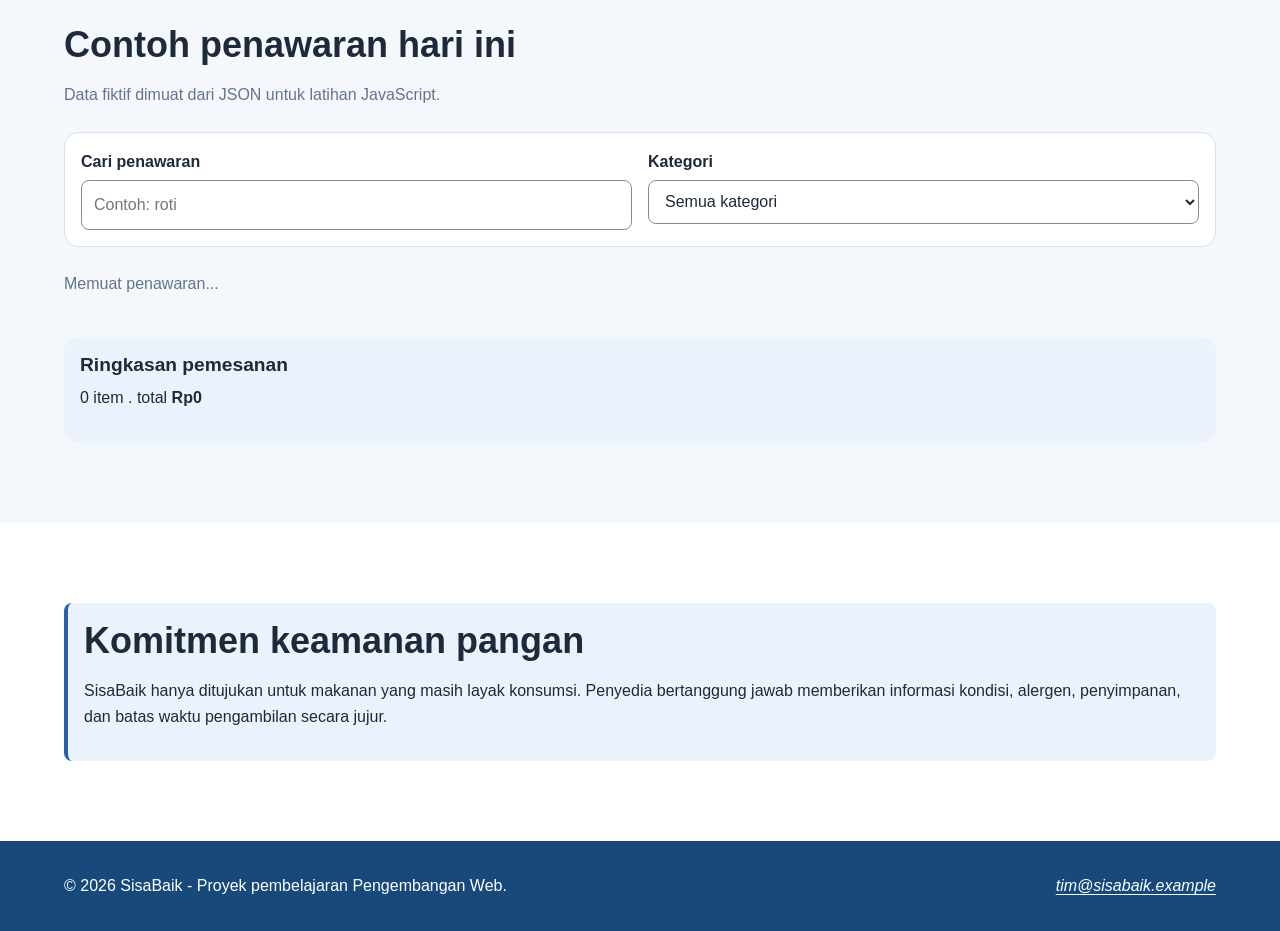
==== commit 67304a11: "feat: add JSON-powered offer catalog" ====
--- a/index.html
+++ b/index.html
@@ -104,6 +104,9 @@
                                 <option value="makanan-siap-saji">Makanan siap saji</option>
                                 <option value="roti-kue">Roti dan kue</option>
                                 <option value="buah-sayur">Buah dan sayur</option>
+                                <option value="bahan-makanan">Bahan makanan</option>
+                                <option value="snack-camilan">Snack dan camilan</option>
+                                <option value="minuman">Minuman</option>
                             </select>
                         </p>
                     </form>
--- a/styles.css
+++ b/styles.css
@@ -1,15 +1,15 @@
 :root {
-    --color-primary: #176b4d;
-    --color-primary-dark: #0f4f39;
-    --color-primary-soft: #e8f5ef;
-    --color-accent: #f2b84b;
-    --color-text: #17211b;
-    --color-muted: #52615a;
-    --color-surface: #ffffff;
-    --color-background: #f5f8f6;
-    --color-border: #cbd8d1;
-    --color-danger: #a52a2a;
-    --shadow-card: 0 0.5rem 1.5rem rgb(23 33 27 / 10%);
+    --color-primary: #2563A6;
+    --color-primary-dark: #174A7A;
+    --color-primary-soft: #EAF3FB;
+    --color-accent: #F2A93B;
+    --color-text: #1E293B;
+    --color-muted: #64748B;
+    --color-surface: #FFFFFF;
+    --color-background: #F4F8FC;
+    --color-border: #D5E2EF;
+    --color-danger: #A52A2A;
+    --shadow-card: 0 0.5rem 1.5rem rgb(30 41 59 / 10%);
     --radius-small: 0.5rem;
     --radius-medium:0.9rem;
     --radius-large: 1.4rem;
